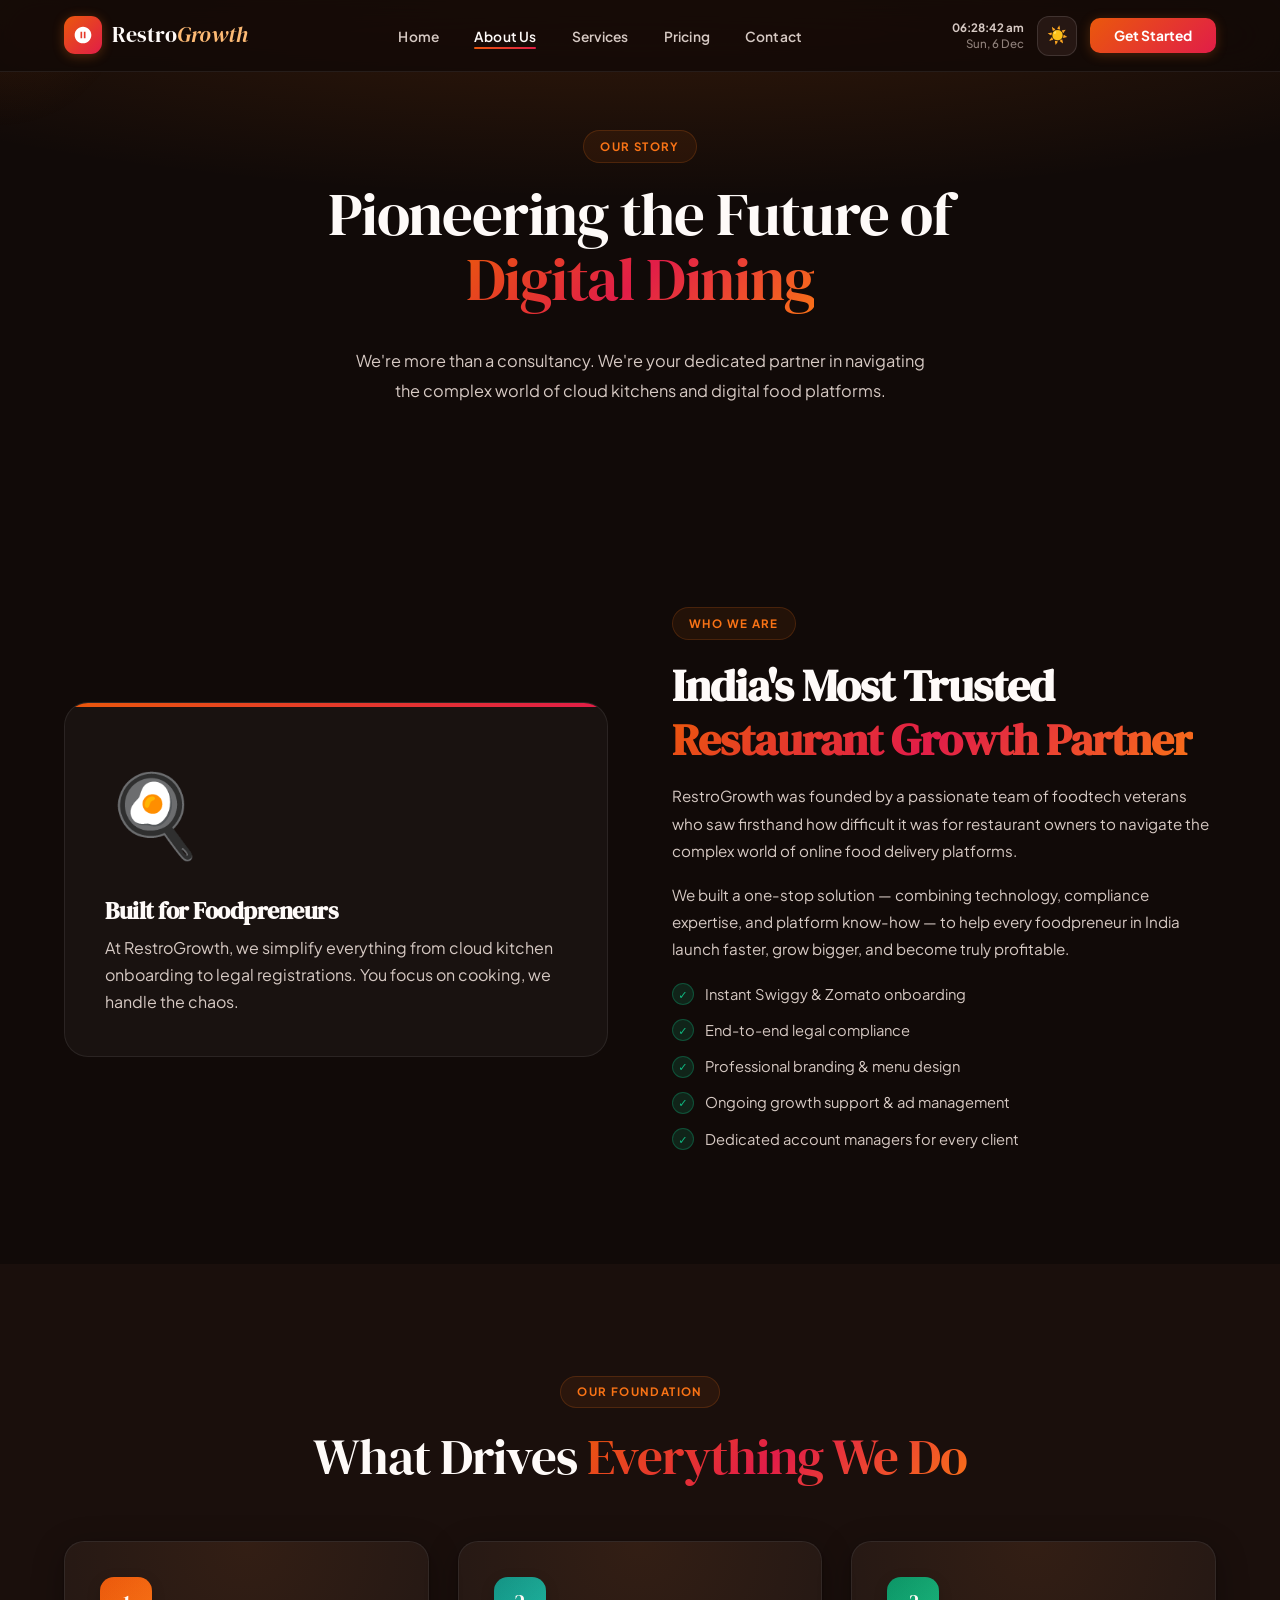
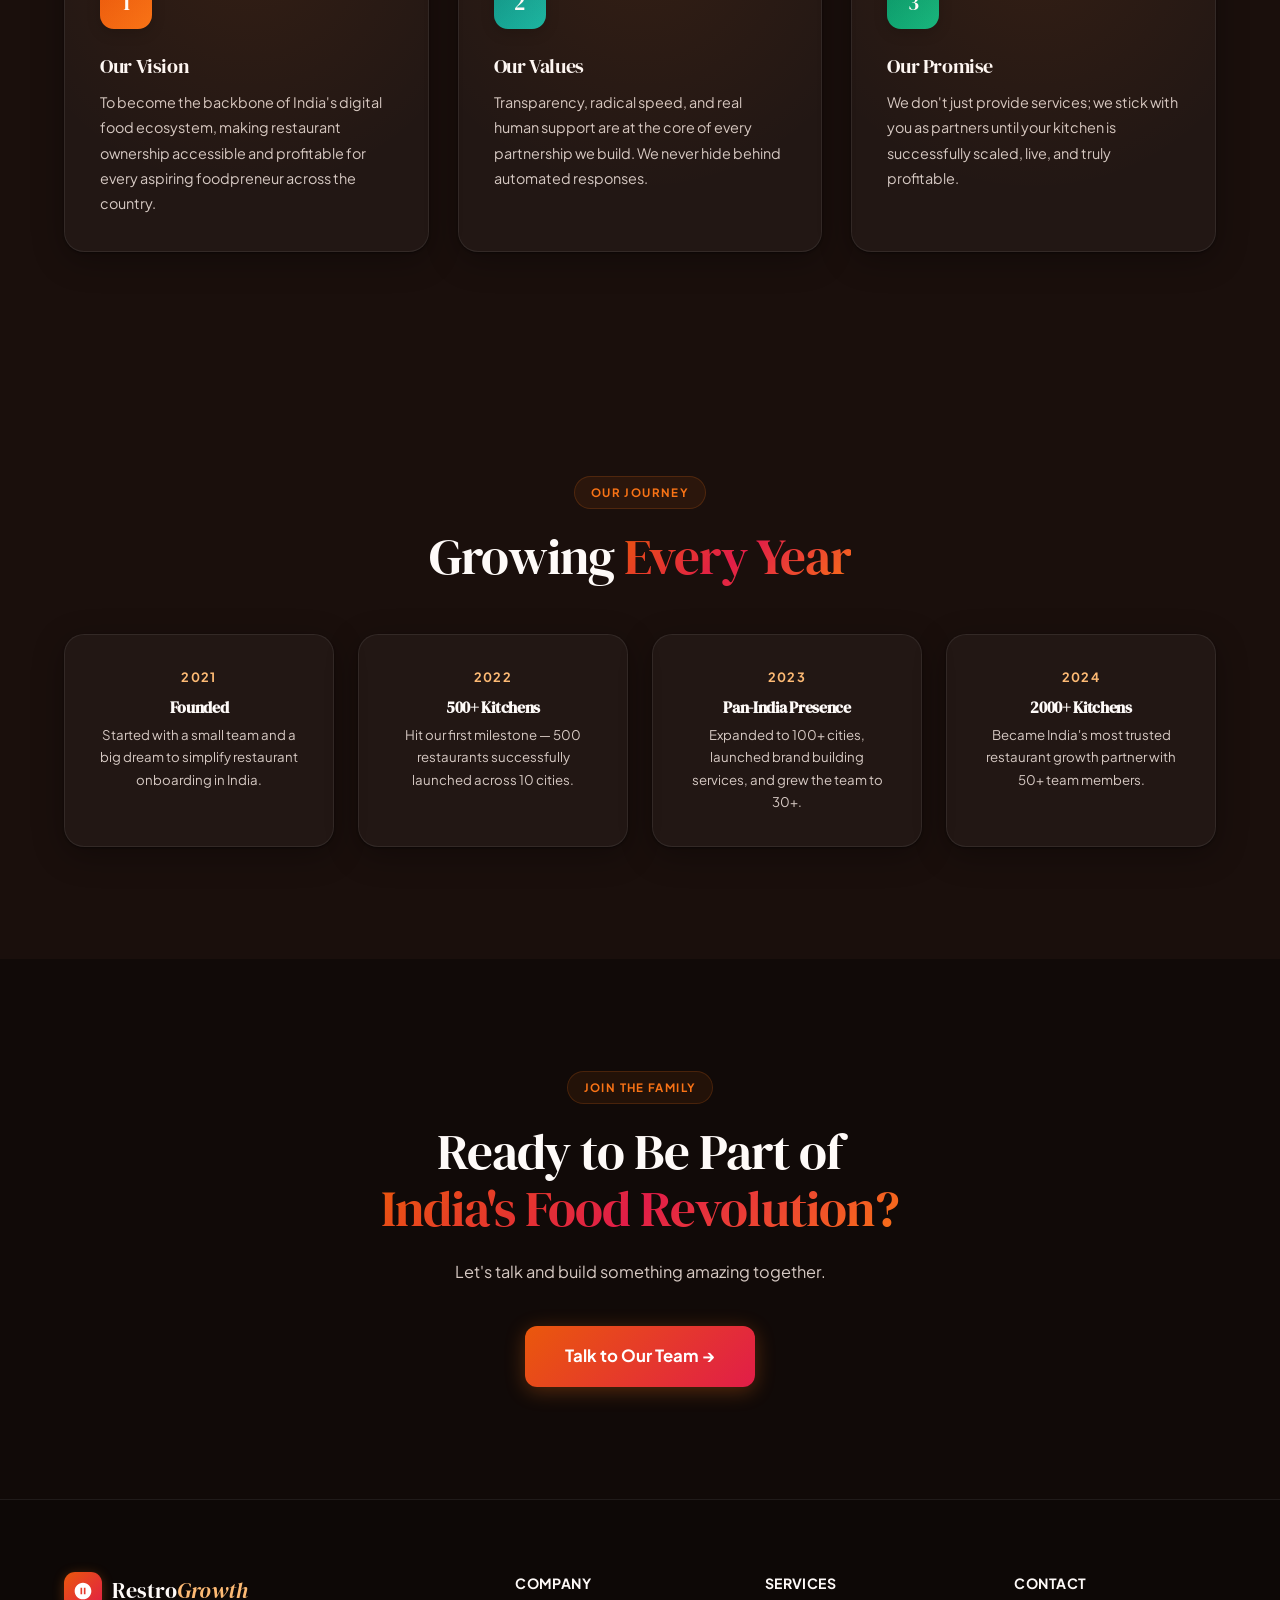
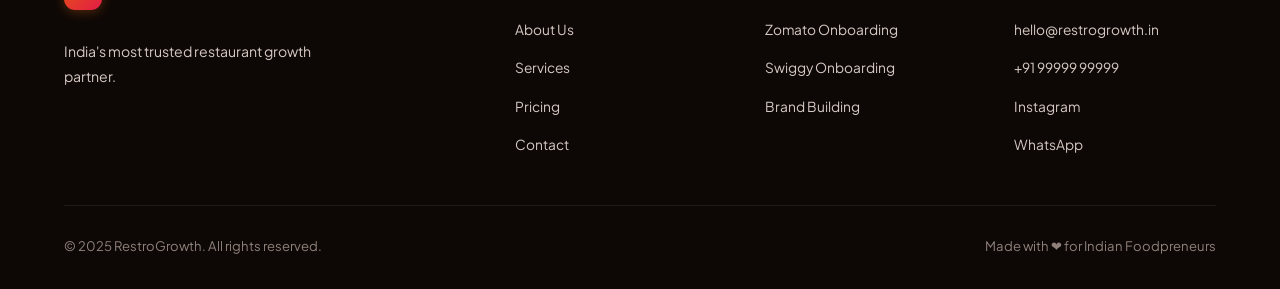
==== about.html @ d1fc5498 "Initial commit" ====
<!doctype html>
<html lang="en">
  <head>
    <meta charset="UTF-8" />
    <script>
      (function () {
        var t = localStorage.getItem("rg-theme") || "dark";
        document.documentElement.setAttribute("data-theme", t);
      })();
    </script>
    <meta name="viewport" content="width=device-width, initial-scale=1.0" />
    <title>About Us – RestroGrowth</title>
    <meta
      name="description"
      content="Learn about RestroGrowth – India's most trusted restaurant growth partner helping foodpreneurs launch and scale on Zomato and Swiggy."
    />
    <link rel="stylesheet" href="css/style.css" />
    <style>
      .about-hero {
        min-height: 55vh;
        display: flex;
        flex-direction: column;
        align-items: center;
        justify-content: center;
        text-align: center;
        padding: 120px 5% 5rem;
        background: radial-gradient(
          ellipse 80% 50% at 50% -10%,
          rgba(249, 115, 22, 0.18),
          transparent
        );
      }
      .about-split {
        display: grid;
        grid-template-columns: 1fr 1fr;
        gap: 4rem;
        align-items: center;
      }
      @media (max-width: 768px) {
        .about-split {
          grid-template-columns: 1fr;
          gap: 2rem;
        }
      }
      .about-visual {
        position: relative;
      }
      .about-img-card {
        background: var(--bg-card);
        border: 1px solid var(--border);
        border-radius: 24px;
        padding: 2.5rem;
        position: relative;
        overflow: hidden;
      }
      .about-img-card::before {
        content: "";
        position: absolute;
        top: 0;
        left: 0;
        right: 0;
        height: 4px;
        background: var(--gradient);
      }
      .big-icon {
        font-size: 5rem;
        margin-bottom: 1rem;
        display: block;
      }
      .about-img-card h3 {
        font-size: 1.5rem;
        font-weight: 800;
        margin-bottom: 0.5rem;
      }
      .about-img-card p {
        color: var(--text-secondary);
        line-height: 1.7;
      }
      .floating-badge {
        position: absolute;
        bottom: -16px;
        right: -16px;
        background: var(--gradient);
        border-radius: 16px;
        padding: 1rem 1.2rem;
        text-align: center;
        box-shadow: 0 8px 24px rgba(249, 115, 22, 0.4);
      }
      .floating-badge .num {
        font-size: 1.8rem;
        font-weight: 900;
        display: block;
      }
      .floating-badge .lbl {
        font-size: 0.7rem;
        font-weight: 600;
        text-transform: uppercase;
        letter-spacing: 0.08em;
        opacity: 0.85;
      }
      .about-text h2 {
        font-size: clamp(1.8rem, 3.5vw, 2.8rem);
        font-weight: 800;
        line-height: 1.2;
        margin-bottom: 1rem;
      }
      .about-text p {
        color: var(--text-secondary);
        line-height: 1.8;
        margin-bottom: 1rem;
        font-size: 0.95rem;
      }
      .check-list {
        list-style: none;
        margin-top: 1.2rem;
        display: flex;
        flex-direction: column;
        gap: 0.7rem;
      }
      .check-list li {
        display: flex;
        align-items: center;
        gap: 0.7rem;
        font-size: 0.92rem;
        color: var(--text-secondary);
      }
      .check-list li .chk {
        width: 22px;
        height: 22px;
        border-radius: 50%;
        background: rgba(16, 185, 129, 0.15);
        border: 1px solid rgba(16, 185, 129, 0.3);
        display: flex;
        align-items: center;
        justify-content: center;
        color: #10b981;
        font-size: 0.7rem;
        font-weight: 700;
        flex-shrink: 0;
      }
      .team-grid {
        display: grid;
        grid-template-columns: repeat(auto-fit, minmax(220px, 1fr));
        gap: 1.5rem;
        margin-top: 3rem;
      }
      .team-card {
        background: var(--bg-card);
        border: 1px solid var(--border);
        border-radius: 20px;
        padding: 2rem;
        text-align: center;
        transition: all 0.3s;
      }
      .team-card:hover {
        border-color: rgba(249, 115, 22, 0.3);
        transform: translateY(-4px);
      }
      .team-avatar {
        width: 72px;
        height: 72px;
        border-radius: 50%;
        margin: 0 auto 1rem;
        display: flex;
        align-items: center;
        justify-content: center;
        font-size: 1.8rem;
        font-weight: 800;
      }
      .team-card h3 {
        font-size: 1rem;
        font-weight: 700;
        margin-bottom: 0.3rem;
      }
      .team-card .role {
        font-size: 0.82rem;
        color: var(--accent-2);
        font-weight: 600;
        margin-bottom: 0.5rem;
      }
      .team-card p {
        font-size: 0.83rem;
        color: var(--text-secondary);
        line-height: 1.6;
      }
      .milestone-grid {
        display: grid;
        grid-template-columns: repeat(auto-fit, minmax(200px, 1fr));
        gap: 1.5rem;
        margin-top: 3rem;
      }
      .milestone {
        background: var(--bg-card);
        border: 1px solid var(--border);
        border-radius: 20px;
        padding: 2rem;
        text-align: center;
      }
      .milestone .yr {
        font-size: 0.8rem;
        font-weight: 700;
        text-transform: uppercase;
        letter-spacing: 0.1em;
        color: var(--accent-2);
        margin-bottom: 0.5rem;
      }
      .milestone h3 {
        font-size: 1rem;
        font-weight: 700;
        margin-bottom: 0.4rem;
      }
      .milestone p {
        font-size: 0.83rem;
        color: var(--text-secondary);
      }
    </style>
  </head>
  <body>
    <div class="scroll-progress"></div>
    <div class="cursor-glow"></div>

    <nav class="navbar" id="navbar">
      <a href="index.html" class="nav-logo">
        <div class="nav-logo-icon">
          <svg viewBox="0 0 24 24" xmlns="http://www.w3.org/2000/svg">
            <path
              d="M12 2C6.48 2 2 6.48 2 12s4.48 10 10 10 10-4.48 10-10S17.52 2 12 2zm-1 14H9V8h2v8zm4 0h-2V8h2v8z"
            />
          </svg>
        </div>
        <span class="nav-logo-text">Restro<span>Growth</span></span>
      </a>
      <ul class="nav-links">
        <li><a href="index.html">Home</a></li>
        <li><a href="about.html" class="active">About Us</a></li>
        <li><a href="services.html">Services</a></li>
        <li><a href="pricing.html">Pricing</a></li>
        <li><a href="contact.html">Contact</a></li>
      </ul>
      <div class="nav-actions">
        <div class="nav-time" id="nav-clock"></div>
        <button
          class="theme-toggle"
          id="themeToggle"
          onclick="toggleTheme()"
          aria-label="Toggle theme"
          title="Toggle theme"
        >
          <span class="toggle-icon">☀️</span>
        </button>
        <button class="btn-login">Get Started</button>
        <div class="hamburger" id="hamburger">
          <span></span><span></span><span></span>
        </div>
      </div>
    </nav>

    <!-- HERO -->
    <div class="about-hero">
      <div class="section-badge">Our Story</div>
      <h1 class="section-title" style="font-size: clamp(2.2rem, 5vw, 3.8rem)">
        Pioneering the Future of<br /><span class="gradient-text"
          >Digital Dining</span
        >
      </h1>
      <p class="section-sub" style="margin-top: 1rem">
        We're more than a consultancy. We're your dedicated partner in
        navigating the complex world of cloud kitchens and digital food
        platforms.
      </p>
    </div>

    <!-- ABOUT SPLIT -->
    <section>
      <div class="about-split">
        <div class="about-visual">
          <div class="about-img-card">
            <span class="big-icon">🍳</span>
            <h3>Built for Foodpreneurs</h3>
            <p>
              At RestroGrowth, we simplify everything from cloud kitchen
              onboarding to legal registrations. You focus on cooking, we handle
              the chaos.
            </p>
          </div>
        </div>
        <div class="about-text">
          <div class="section-badge">Who We Are</div>
          <h2>
            India's Most Trusted
            <span class="gradient-text">Restaurant Growth Partner</span>
          </h2>
          <p>
            RestroGrowth was founded by a passionate team of foodtech veterans
            who saw firsthand how difficult it was for restaurant owners to
            navigate the complex world of online food delivery platforms.
          </p>
          <p>
            We built a one-stop solution — combining technology, compliance
            expertise, and platform know-how — to help every foodpreneur in
            India launch faster, grow bigger, and become truly profitable.
          </p>
          <ul class="check-list">
            <li>
              <span class="chk">✓</span> Instant Swiggy & Zomato onboarding
            </li>
            <li>
              <span class="chk">✓</span> End-to-end legal compliance
            </li>
            <li>
              <span class="chk">✓</span> Professional branding & menu design
            </li>
            <li>
              <span class="chk">✓</span> Ongoing growth support & ad management
            </li>
            <li>
              <span class="chk">✓</span> Dedicated account managers for every
              client
            </li>
          </ul>
        </div>
      </div>
    </section>

    <!-- VISION VALUES PROMISE -->
    <section style="background: var(--bg-secondary)">
      <div class="text-center">
        <div class="section-badge">Our Foundation</div>
        <h2 class="section-title">
          What Drives <span class="gradient-text">Everything We Do</span>
        </h2>
      </div>
      <div class="cards-grid">
        <div class="card">
          <div class="card-num blue">1</div>
          <h3>Our Vision</h3>
          <p>
            To become the backbone of India's digital food ecosystem, making
            restaurant ownership accessible and profitable for every aspiring
            foodpreneur across the country.
          </p>
        </div>
        <div class="card">
          <div class="card-num teal">2</div>
          <h3>Our Values</h3>
          <p>
            Transparency, radical speed, and real human support are at the core
            of every partnership we build. We never hide behind automated
            responses.
          </p>
        </div>
        <div class="card">
          <div class="card-num green">3</div>
          <h3>Our Promise</h3>
          <p>
            We don't just provide services; we stick with you as partners until
            your kitchen is successfully scaled, live, and truly profitable.
          </p>
        </div>
      </div>
    </section>


    <!-- MILESTONES -->
    <section style="background: var(--bg-secondary)">
      <div class="text-center">
        <div class="section-badge">Our Journey</div>
        <h2 class="section-title">
          Growing <span class="gradient-text">Every Year</span>
        </h2>
      </div>
      <div class="milestone-grid">
        <div class="milestone">
          <div class="yr">2021</div>
          <h3>Founded</h3>
          <p>
            Started with a small team and a big dream to simplify restaurant
            onboarding in India.
          </p>
        </div>
        <div class="milestone">
          <div class="yr">2022</div>
          <h3>500+ Kitchens</h3>
          <p>
            Hit our first milestone — 500 restaurants successfully launched
            across 10 cities.
          </p>
        </div>
        <div class="milestone">
          <div class="yr">2023</div>
          <h3>Pan-India Presence</h3>
          <p>
            Expanded to 100+ cities, launched brand building services, and grew
            the team to 30+.
          </p>
        </div>
        <div class="milestone">
          <div class="yr">2024</div>
          <h3>2000+ Kitchens</h3>
          <p>
            Became India's most trusted restaurant growth partner with 50+ team
            members.
          </p>
        </div>
      </div>
    </section>


    <!-- CTA -->
    <section class="cta-section">
      <div class="section-badge">Join the Family</div>
      <h2>
        Ready to Be Part of<br /><span class="gradient-text"
          >India's Food Revolution?</span
        >
      </h2>
      <p class="section-sub" style="margin: 0 auto 2.5rem">
        Let's talk and build something amazing together.
      </p>
      <a
        href="contact.html"
        class="btn-primary"
        style="font-size: 1.05rem; padding: 1rem 2.5rem"
        >Talk to Our Team →</a
      >
    </section>

    <footer>
      <div class="footer-grid">
        <div class="footer-brand">
          <a
            href="index.html"
            class="nav-logo"
            style="margin-bottom: 0.8rem; display: inline-flex"
          >
            <div class="nav-logo-icon">
              <svg
                viewBox="0 0 24 24"
                xmlns="http://www.w3.org/2000/svg"
                style="width: 20px; height: 20px; fill: white"
              >
                <path
                  d="M12 2C6.48 2 2 6.48 2 12s4.48 10 10 10 10-4.48 10-10S17.52 2 12 2zm-1 14H9V8h2v8zm4 0h-2V8h2v8z"
                />
              </svg>
            </div>
            <span class="nav-logo-text">Restro<span>Growth</span></span>
          </a>
          <p>India's most trusted restaurant growth partner.</p>
        </div>
        <div class="footer-col">
          <h4>Company</h4>
          <ul>
            <li><a href="about.html">About Us</a></li>
            <li><a href="services.html">Services</a></li>
            <li><a href="pricing.html">Pricing</a></li>
            <li><a href="contact.html">Contact</a></li>
          </ul>
        </div>
        <div class="footer-col">
          <h4>Services</h4>
          <ul>
            <li><a href="services.html">Zomato Onboarding</a></li>
            <li><a href="services.html">Swiggy Onboarding</a></li>
            <li><a href="services.html">Brand Building</a></li>
          </ul>
        </div>
        <div class="footer-col">
          <h4>Contact</h4>
          <ul>
            <li>
              <a href="mailto:hello@restrogrowth.in">hello@restrogrowth.in</a>
            </li>
            <li><a href="tel:+919999999999">+91 99999 99999</a></li>
            <li><a href="#">Instagram</a></li>
            <li><a href="#">WhatsApp</a></li>
          </ul>
        </div>
      </div>
      <div class="footer-bottom">
        <p>© 2025 RestroGrowth. All rights reserved.</p>
        <p>Made with ❤️ for Indian Foodpreneurs</p>
      </div>
    </footer>

    <script src="js/main.js"></script>
  </body>
</html>
---- css/style.css ----
@import url("https://fonts.googleapis.com/css2?family=DM+Serif+Display:ital@0;1&family=Plus+Jakarta+Sans:wght@300;400;500;600;700;800&display=swap");

*,
*::before,
*::after {
  box-sizing: border-box;
  margin: 0;
  padding: 0;
}

/* ═══ DARK (default) ═══════════════════════ */
:root {
  --bg-primary: #110a08;
  --bg-secondary: #1a0f0c;
  --bg-card: rgba(255, 255, 255, 0.035);
  --bg-card-hover: rgba(255, 255, 255, 0.07);
  --accent: #f97316;
  --accent-2: #fdba74;
  --accent-green: #34d399;
  --text-primary: #fefaf8;
  --text-secondary: #d6c9c3;
  --text-muted: #8f807a;
  --border: rgba(255, 255, 255, 0.08);
  --gradient: linear-gradient(135deg, #ea580c, #e11d48);
  --gradient-hero: linear-gradient(
    135deg,
    #ea580c 0%,
    #e11d48 50%,
    #f97316 100%
  );
  --shadow-card: 0 1px 2px rgba(0, 0, 0, 0.4), 0 8px 32px rgba(0, 0, 0, 0.3);
  --shadow-glow: 0 0 60px rgba(249, 115, 22, 0.12);
  --navbar-bg: rgba(17, 10, 8, 0.85);
  --navbar-scroll: rgba(17, 10, 8, 0.97);
  --input-bg: rgba(255, 255, 255, 0.04);
  --footer-bg: #0d0806;
  --toggle-bg: #261713;
  --toggle-border: rgba(255, 255, 255, 0.12);
  --card-glow: rgba(249, 115, 22, 0.08);
}

/* ═══ LIGHT ════════════════════════════════ */
[data-theme="light"] {
  --bg-primary: #fffcf9;
  --bg-secondary: #f6eee9;
  --bg-card: rgba(255, 255, 255, 0.9);
  --bg-card-hover: #ffffff;
  --accent: #ea580c;
  --accent-2: #f97316;
  --accent-green: #059669;
  --text-primary: #291e1a;
  --text-secondary: #594a45;
  --text-muted: #8a7b75;
  --border: rgba(0, 0, 0, 0.08);
  --shadow-card:
    0 1px 3px rgba(0, 0, 0, 0.06), 0 8px 24px rgba(234, 88, 12, 0.08);
  --shadow-glow: none;
  --navbar-bg: rgba(255, 252, 249, 0.85);
  --navbar-scroll: rgba(255, 252, 249, 0.98);
  --input-bg: rgba(0, 0, 0, 0.03);
  --footer-bg: #f6eee9;
  --toggle-bg: #fce7de;
  --toggle-border: rgba(234, 88, 12, 0.2);
  --card-glow: rgba(234, 88, 12, 0.04);
}

html {
  scroll-behavior: smooth;
}
body {
  font-family: "Plus Jakarta Sans", system-ui, sans-serif;
  background: var(--bg-primary);
  color: var(--text-primary);
  overflow-x: hidden;
  line-height: 1.7;
  transition:
    background 0.4s,
    color 0.3s;
}

/* smooth theme transition on elements */
.navbar,
.card,
.testimonial,
.stat,
.service-card,
.pricing-card,
.addon,
.form-card,
.team-card,
.milestone,
.why-item,
.service-item,
footer,
.section-badge,
.hero-badge,
.btn-primary,
.btn-outline,
.btn-login {
  transition: all 0.35s ease;
}

/* ═══ TYPOGRAPHY ═══════════════════════════ */
h1,
h2,
h3 {
  font-family: "DM Serif Display", Georgia, serif;
  font-weight: 400;
  letter-spacing: -0.02em;
}
h1 {
  font-size: clamp(2.8rem, 6vw, 5.2rem);
  line-height: 1.06;
}
h2 {
  font-size: clamp(2rem, 4vw, 3.2rem);
  line-height: 1.12;
}
h3 {
  font-size: 1.25rem;
  line-height: 1.3;
}
.gradient-text {
  background: var(--gradient-hero);
  -webkit-background-clip: text;
  -webkit-text-fill-color: transparent;
  background-clip: text;
}

/* ═══ DECORATIVE ORBS ══════════════════════ */
.orb {
  position: absolute;
  border-radius: 50%;
  filter: blur(80px);
  pointer-events: none;
  z-index: 0;
}
.orb-1 {
  width: 500px;
  height: 500px;
  background: rgba(249, 115, 22, 0.08);
  top: -200px;
  left: -100px;
}
.orb-2 {
  width: 400px;
  height: 400px;
  background: rgba(225, 29, 72, 0.06);
  bottom: -150px;
  right: -80px;
}
[data-theme="light"] .orb-1 {
  background: rgba(249, 115, 22, 0.06);
}
[data-theme="light"] .orb-2 {
  background: rgba(225, 29, 72, 0.04);
}

/* ═══ NAVBAR ═══════════════════════════════ */
.navbar {
  position: fixed;
  top: 0;
  width: 100%;
  z-index: 1000;
  background: var(--navbar-bg);
  backdrop-filter: blur(24px) saturate(180%);
  -webkit-backdrop-filter: blur(24px) saturate(180%);
  border-bottom: 1px solid var(--border);
  padding: 0 5%;
  display: flex;
  align-items: center;
  justify-content: space-between;
  height: 72px;
}
.navbar.scrolled {
  background: var(--navbar-scroll);
  box-shadow: 0 4px 30px rgba(0, 0, 0, 0.08);
}

.nav-logo {
  display: flex;
  align-items: center;
  gap: 10px;
  text-decoration: none;
}
.nav-logo-icon {
  width: 38px;
  height: 38px;
  background: var(--gradient);
  border-radius: 11px;
  display: flex;
  align-items: center;
  justify-content: center;
  box-shadow: 0 2px 12px rgba(249, 115, 22, 0.3);
}
.nav-logo-icon svg {
  width: 20px;
  height: 20px;
  fill: #fff;
}
.nav-logo-text {
  font-family: "DM Serif Display", serif;
  font-size: 1.4rem;
  color: var(--text-primary);
}
.nav-logo-text span {
  color: var(--accent-2);
  font-style: italic;
}

.nav-links {
  display: flex;
  gap: 2.2rem;
  list-style: none;
}
.nav-links a {
  color: var(--text-secondary);
  text-decoration: none;
  font-size: 0.86rem;
  font-weight: 600;
  letter-spacing: 0.01em;
  position: relative;
  padding-bottom: 2px;
}
.nav-links a::after {
  content: "";
  position: absolute;
  bottom: -2px;
  left: 0;
  width: 0;
  height: 2px;
  background: var(--gradient);
  border-radius: 2px;
  transition: width 0.3s;
}
.nav-links a:hover::after,
.nav-links a.active::after {
  width: 100%;
}
.nav-links a:hover,
.nav-links a.active {
  color: var(--text-primary);
}

.nav-actions {
  display: flex;
  align-items: center;
  gap: 0.8rem;
}
.btn-login {
  background: var(--gradient);
  color: #fff;
  border: none;
  padding: 0.55rem 1.5rem;
  border-radius: 10px;
  font-size: 0.86rem;
  font-weight: 700;
  font-family: "Plus Jakarta Sans", sans-serif;
  cursor: pointer;
  box-shadow: 0 2px 12px rgba(249, 115, 22, 0.25);
}
.btn-login:hover {
  transform: translateY(-1px);
  box-shadow: 0 6px 20px rgba(249, 115, 22, 0.35);
}

.theme-toggle {
  width: 40px;
  height: 40px;
  border-radius: 12px;
  background: var(--toggle-bg);
  border: 1px solid var(--toggle-border);
  cursor: pointer;
  display: flex;
  align-items: center;
  justify-content: center;
  font-size: 1.05rem;
  flex-shrink: 0;
}
.theme-toggle:hover {
  border-color: var(--accent);
  box-shadow: 0 0 16px rgba(249, 115, 22, 0.15);
}
.theme-toggle:hover .toggle-icon {
  transform: rotate(25deg) scale(1.15);
}
.toggle-icon {
  transition: transform 0.4s cubic-bezier(0.34, 1.56, 0.64, 1);
  display: block;
}

.nav-time {
  font-size: 0.72rem;
  color: var(--text-muted);
  text-align: right;
  line-height: 1.35;
  font-weight: 500;
}
.nav-time strong {
  display: block;
  font-weight: 700;
  color: var(--text-secondary);
}

.hamburger {
  display: none;
  flex-direction: column;
  gap: 5px;
  cursor: pointer;
  padding: 4px;
}
.hamburger span {
  width: 22px;
  height: 2px;
  background: var(--text-primary);
  border-radius: 2px;
  transition: 0.3s;
}

/* ═══ HERO ═════════════════════════════════ */
.hero {
  min-height: 100vh;
  padding-top: 72px;
  display: flex;
  flex-direction: column;
  align-items: center;
  justify-content: center;
  text-align: center;
  padding-left: 5%;
  padding-right: 5%;
  position: relative;
  overflow: hidden;
}
.hero::before {
  content: "";
  position: absolute;
  inset: 0;
  pointer-events: none;
  background:
    radial-gradient(
      ellipse 60% 40% at 50% 0%,
      rgba(249, 115, 22, 0.14),
      transparent 70%
    ),
    radial-gradient(
      circle at 20% 80%,
      rgba(225, 29, 72, 0.06),
      transparent 50%
    ),
    radial-gradient(
      circle at 80% 60%,
      rgba(249, 115, 22, 0.04),
      transparent 50%
    );
}
[data-theme="light"] .hero::before {
  background:
    radial-gradient(
      ellipse 60% 40% at 50% 0%,
      rgba(249, 115, 22, 0.08),
      transparent 70%
    ),
    radial-gradient(circle at 20% 80%, rgba(225, 29, 72, 0.04), transparent 50%);
}

.hero-badge {
  display: inline-flex;
  align-items: center;
  gap: 0.5rem;
  background: rgba(249, 115, 22, 0.1);
  border: 1px solid rgba(249, 115, 22, 0.2);
  color: var(--accent-2);
  padding: 0.4rem 1.2rem;
  border-radius: 50px;
  font-size: 0.76rem;
  font-weight: 700;
  letter-spacing: 0.12em;
  text-transform: uppercase;
  margin-bottom: 2rem;
  backdrop-filter: blur(8px);
}
[data-theme="light"] .hero-badge {
  background: rgba(249, 115, 22, 0.06);
  color: var(--accent);
}

.hero h1 {
  max-width: 900px;
  margin-bottom: 1.8rem;
  position: relative;
  z-index: 1;
}
.hero p {
  font-size: 1.1rem;
  color: var(--text-secondary);
  max-width: 600px;
  margin-bottom: 3rem;
  line-height: 1.8;
  position: relative;
  z-index: 1;
}
.hero-btns {
  display: flex;
  gap: 1rem;
  flex-wrap: wrap;
  justify-content: center;
  position: relative;
  z-index: 1;
}

.btn-primary {
  background: var(--gradient);
  color: #fff;
  border: none;
  padding: 0.9rem 2.4rem;
  border-radius: 12px;
  font-size: 0.95rem;
  font-weight: 700;
  font-family: "Plus Jakarta Sans", sans-serif;
  cursor: pointer;
  text-decoration: none;
  display: inline-flex;
  align-items: center;
  gap: 0.5rem;
  box-shadow: 0 4px 20px rgba(249, 115, 22, 0.3);
}
.btn-primary:hover {
  transform: translateY(-2px);
  box-shadow: 0 8px 36px rgba(249, 115, 22, 0.45);
}

.btn-outline {
  background: transparent;
  color: var(--text-primary);
  border: 1.5px solid var(--border);
  padding: 0.9rem 2.4rem;
  border-radius: 12px;
  font-size: 0.95rem;
  font-weight: 700;
  font-family: "Plus Jakarta Sans", sans-serif;
  cursor: pointer;
  text-decoration: none;
  backdrop-filter: blur(4px);
}
.btn-outline:hover {
  border-color: var(--accent);
  background: rgba(249, 115, 22, 0.05);
}

/* ═══ SECTIONS ═════════════════════════════ */
section {
  padding: 7rem 5%;
  position: relative;
}

.section-badge {
  display: inline-block;
  background: rgba(249, 115, 22, 0.08);
  border: 1px solid rgba(249, 115, 22, 0.18);
  color: var(--accent);
  padding: 0.35rem 1rem;
  border-radius: 50px;
  font-size: 0.72rem;
  font-weight: 700;
  letter-spacing: 0.12em;
  text-transform: uppercase;
  margin-bottom: 1.2rem;
}
.section-title {
  margin-bottom: 1.2rem;
}
.section-sub {
  color: var(--text-secondary);
  font-size: 1.02rem;
  max-width: 580px;
  margin: 0 auto;
  line-height: 1.8;
}
.text-center {
  text-align: center;
}

/* ═══ GLASS CARD SYSTEM ════════════════════ */
.card,
.service-card,
.pricing-card,
.testimonial,
.team-card,
.milestone,
.addon,
.why-item,
.service-item {
  background: var(--bg-card);
  border: 1px solid var(--border);
  border-radius: 20px;
  box-shadow: var(--shadow-card);
  position: relative;
  overflow: hidden;
}
.card::before,
.service-card::before,
.testimonial::before,
.team-card::before {
  content: "";
  position: absolute;
  inset: 0;
  background: radial-gradient(
    circle at 50% 0%,
    var(--card-glow),
    transparent 70%
  );
  pointer-events: none;
}
.card:hover,
.service-card:hover,
.testimonial:hover,
.team-card:hover,
.milestone:hover,
.addon:hover,
.why-item:hover {
  background: var(--bg-card-hover);
  border-color: rgba(249, 115, 22, 0.2);
  transform: translateY(-6px);
  box-shadow: var(--shadow-card), var(--shadow-glow);
}

/* ═══ CARDS GRID ═══════════════════════════ */
.cards-grid {
  display: grid;
  grid-template-columns: repeat(auto-fit, minmax(280px, 1fr));
  gap: 1.8rem;
  margin-top: 3.5rem;
}
.card {
  padding: 2.2rem;
  transition: all 0.4s cubic-bezier(0.4, 0, 0.2, 1);
}
.card-num {
  width: 52px;
  height: 52px;
  border-radius: 14px;
  display: flex;
  align-items: center;
  justify-content: center;
  font-family: "DM Serif Display", serif;
  font-size: 1.3rem;
  margin-bottom: 1.5rem;
  color: #fff;
  box-shadow: 0 4px 14px rgba(0, 0, 0, 0.2);
}
.card-num.blue {
  background: linear-gradient(135deg, #ea580c, #f97316);
}
.card-num.teal {
  background: linear-gradient(135deg, #0d9488, #14b8a6);
}
.card-num.green {
  background: linear-gradient(135deg, #059669, #10b981);
}
.card h3 {
  margin-bottom: 0.7rem;
}
.card p {
  font-size: 0.9rem;
  color: var(--text-secondary);
  line-height: 1.75;
}

/* ═══ SLIDER ═══════════════════════════════ */
.services-slider-section {
  background: var(--bg-secondary);
  padding: 4rem 0;
  overflow: hidden;
}
.slider-wrap {
  position: relative;
  overflow: hidden;
}
.slider-track {
  display: flex;
  transition: transform 0.55s cubic-bezier(0.4, 0, 0.2, 1);
}
.slide {
  min-width: 100%;
  padding: 4rem 8%;
  display: flex;
  align-items: center;
  gap: 4rem;
  background: var(--gradient-hero);
  position: relative;
  overflow: hidden;
}
.slide::before {
  content: "";
  position: absolute;
  inset: 0;
  background: url("data:image/svg+xml,%3Csvg width='40' height='40' viewBox='0 0 40 40' xmlns='http://www.w3.org/2000/svg'%3E%3Cg fill='%23ffffff' fill-opacity='.04'%3E%3Ccircle cx='20' cy='20' r='4'/%3E%3C/g%3E%3C/svg%3E");
  pointer-events: none;
}
.slide-left {
  flex: 1;
  position: relative;
  z-index: 1;
}
.slide-badge {
  font-size: 0.72rem;
  font-weight: 700;
  text-transform: uppercase;
  letter-spacing: 0.14em;
  color: rgba(255, 255, 255, 0.65);
  margin-bottom: 1rem;
}
.slide-platform {
  width: 72px;
  height: 72px;
  border-radius: 20px;
  background: rgba(255, 255, 255, 0.12);
  backdrop-filter: blur(8px);
  display: flex;
  align-items: center;
  justify-content: center;
  margin-bottom: 1.5rem;
  font-size: 2rem;
  border: 1px solid rgba(255, 255, 255, 0.15);
}
.slide h2 {
  font-size: clamp(2rem, 4vw, 3rem);
  color: #fff;
  margin-bottom: 0.5rem;
}
.slide h3 {
  font-size: 1rem;
  font-style: italic;
  color: rgba(255, 255, 255, 0.75);
  margin-bottom: 1.2rem;
  font-family: "DM Serif Display", serif;
}
.slide p {
  color: rgba(255, 255, 255, 0.82);
  max-width: 420px;
  margin-bottom: 2rem;
  line-height: 1.8;
}
.btn-white {
  background: #fff;
  color: #1e1b4b;
  border: none;
  padding: 0.75rem 2rem;
  border-radius: 11px;
  font-weight: 700;
  font-size: 0.9rem;
  cursor: pointer;
  font-family: "Plus Jakarta Sans", sans-serif;
  text-decoration: none;
  display: inline-block;
  box-shadow: 0 4px 16px rgba(0, 0, 0, 0.15);
}
.btn-white:hover {
  transform: translateY(-2px);
  box-shadow: 0 8px 28px rgba(0, 0, 0, 0.25);
}
.slide-right {
  width: 260px;
  flex-shrink: 0;
  position: relative;
  z-index: 1;
}
.slide-card {
  background: rgba(0, 0, 0, 0.3);
  backdrop-filter: blur(16px);
  border: 1.5px solid rgba(255, 255, 255, 0.15);
  border-radius: 20px;
  padding: 2rem;
}
.slide-card-label {
  font-size: 0.66rem;
  text-transform: uppercase;
  letter-spacing: 0.14em;
  color: rgba(255, 255, 255, 0.45);
  margin-bottom: 0.8rem;
}
.slide-card h3 {
  font-size: 1.5rem;
  color: #fff;
  margin-bottom: 0.4rem;
}
.slide-card p {
  font-size: 0.88rem;
  font-style: italic;
  color: rgba(255, 255, 255, 0.55);
  font-family: "DM Serif Display", serif;
}

.slider-btn {
  position: absolute;
  top: 50%;
  transform: translateY(-50%);
  width: 48px;
  height: 48px;
  background: rgba(255, 255, 255, 0.1);
  backdrop-filter: blur(8px);
  border: 1px solid rgba(255, 255, 255, 0.18);
  border-radius: 50%;
  cursor: pointer;
  display: flex;
  align-items: center;
  justify-content: center;
  color: #fff;
  font-size: 1.2rem;
  z-index: 10;
}
.slider-btn:hover {
  background: rgba(255, 255, 255, 0.22);
}
.slider-btn.prev {
  left: 1.5rem;
}
.slider-btn.next {
  right: 1.5rem;
}
.slider-dots {
  display: flex;
  justify-content: center;
  gap: 0.5rem;
  margin-top: 1.8rem;
}
.dot {
  width: 8px;
  height: 8px;
  border-radius: 50%;
  background: var(--border);
  border: none;
  cursor: pointer;
  transition: 0.3s;
}
.dot.active {
  width: 28px;
  border-radius: 4px;
  background: var(--accent);
}

/* ═══ IMPACT ═══════════════════════════════ */
.impact-section {
  background: var(--gradient-hero);
  border-radius: 28px;
  margin: 0 5%;
  padding: 5rem 8%;
  text-align: center;
  position: relative;
  overflow: hidden;
}
.impact-section::before {
  content: "";
  position: absolute;
  inset: 0;
  background: url("data:image/svg+xml,%3Csvg width='40' height='40' viewBox='0 0 40 40' xmlns='http://www.w3.org/2000/svg'%3E%3Cg fill='%23ffffff' fill-opacity='.03'%3E%3Ccircle cx='20' cy='20' r='4'/%3E%3C/g%3E%3C/svg%3E");
  pointer-events: none;
}
.impact-section h2 {
  color: #fff;
  position: relative;
  z-index: 1;
}
.impact-section > p {
  color: rgba(255, 255, 255, 0.78);
  max-width: 560px;
  margin: 0 auto 3.5rem;
  position: relative;
  z-index: 1;
}
.stats-grid {
  display: grid;
  grid-template-columns: repeat(auto-fit, minmax(160px, 1fr));
  gap: 1.5rem;
  position: relative;
  z-index: 1;
}
.stat {
  background: rgba(255, 255, 255, 0.1);
  backdrop-filter: blur(8px);
  border: 1px solid rgba(255, 255, 255, 0.15);
  border-radius: 20px;
  padding: 2.2rem 1rem;
  transition: all 0.3s;
}
.stat:hover {
  background: rgba(255, 255, 255, 0.16);
  transform: translateY(-4px);
}
.stat-num {
  font-family: "DM Serif Display", serif;
  font-size: 3.2rem;
  line-height: 1;
  margin-bottom: 0.4rem;
  color: #fff;
}
.stat-label {
  font-size: 0.72rem;
  font-weight: 700;
  text-transform: uppercase;
  letter-spacing: 0.14em;
  color: rgba(255, 255, 255, 0.65);
}

/* ═══ TESTIMONIALS ═════════════════════════ */
.testimonials-grid {
  display: grid;
  grid-template-columns: repeat(auto-fit, minmax(300px, 1fr));
  gap: 1.8rem;
  margin-top: 3.5rem;
}
.testimonial {
  padding: 2.2rem;
  transition: all 0.4s cubic-bezier(0.4, 0, 0.2, 1);
}
.stars {
  color: #fbbf24;
  font-size: 0.95rem;
  margin-bottom: 1rem;
  letter-spacing: 2px;
}
.testimonial p {
  font-size: 0.92rem;
  color: var(--text-secondary);
  line-height: 1.8;
  margin-bottom: 1.8rem;
  font-style: italic;
}
.testimonial-author {
  display: flex;
  align-items: center;
  gap: 0.8rem;
}
.avatar {
  width: 46px;
  height: 46px;
  border-radius: 50%;
  display: flex;
  align-items: center;
  justify-content: center;
  font-family: "DM Serif Display", serif;
  font-size: 1.1rem;
  color: #fff;
  flex-shrink: 0;
  box-shadow: 0 2px 8px rgba(0, 0, 0, 0.2);
}
.author-info strong {
  display: block;
  font-size: 0.88rem;
  font-weight: 700;
}
.author-info span {
  font-size: 0.78rem;
  color: var(--text-muted);
}

/* ═══ CTA ══════════════════════════════════ */
.cta-section {
  text-align: center;
  padding: 7rem 5%;
}
.cta-section h2 {
  margin-bottom: 1.2rem;
}
.cta-section p {
  color: var(--text-secondary);
  max-width: 500px;
  margin: 0 auto 3rem;
}

/* ═══ FOOTER ═══════════════════════════════ */
footer {
  background: var(--footer-bg);
  border-top: 1px solid var(--border);
  padding: 4.5rem 5% 2rem;
  transition: background 0.4s;
}
.footer-grid {
  display: grid;
  grid-template-columns: 2fr 1fr 1fr 1fr;
  gap: 3rem;
  margin-bottom: 3rem;
}
.footer-brand p {
  color: var(--text-secondary);
  font-size: 0.88rem;
  margin-top: 1rem;
  max-width: 260px;
  line-height: 1.8;
}
.footer-col h4 {
  font-family: "Plus Jakarta Sans", sans-serif;
  font-weight: 700;
  margin-bottom: 1.2rem;
  font-size: 0.88rem;
  letter-spacing: 0.03em;
  text-transform: uppercase;
  color: var(--text-primary);
}
.footer-col ul {
  list-style: none;
  display: flex;
  flex-direction: column;
  gap: 0.7rem;
}
.footer-col ul li a {
  color: var(--text-secondary);
  text-decoration: none;
  font-size: 0.86rem;
  transition: color 0.2s;
}
.footer-col ul li a:hover {
  color: var(--accent-2);
}
.footer-bottom {
  border-top: 1px solid var(--border);
  padding-top: 1.8rem;
  display: flex;
  justify-content: space-between;
  align-items: center;
  flex-wrap: wrap;
  gap: 1rem;
}
.footer-bottom p {
  color: var(--text-muted);
  font-size: 0.82rem;
}

/* ═══ PAGE EXTRAS ══════════════════════════ */
.card-icon {
  width: 54px;
  height: 54px;
  border-radius: 14px;
  display: flex;
  align-items: center;
  justify-content: center;
  font-size: 1.4rem;
  margin-bottom: 1.5rem;
}
.card-icon.purple {
  background: rgba(249, 115, 22, 0.12);
}
.card-icon.teal {
  background: rgba(20, 184, 166, 0.12);
}

.services-list {
  display: grid;
  grid-template-columns: repeat(auto-fit, minmax(300px, 1fr));
  gap: 1.5rem;
  margin-top: 3rem;
}
.service-item {
  padding: 2rem;
  display: flex;
  gap: 1rem;
  transition: all 0.35s;
}
.service-icon {
  font-size: 1.8rem;
  flex-shrink: 0;
}
.service-info h3 {
  font-size: 1rem;
  margin-bottom: 0.4rem;
}
.service-info p {
  font-size: 0.87rem;
  color: var(--text-secondary);
}

/* counter */
.counter {
  font-family: "DM Serif Display", serif;
}

/* ═══ RESPONSIVE ═══════════════════════════ */
@media (max-width: 768px) {
  .nav-links {
    display: none;
  }
  .hamburger {
    display: flex;
  }
  .nav-links.open {
    display: flex;
    flex-direction: column;
    position: absolute;
    top: 72px;
    left: 0;
    right: 0;
    background: var(--navbar-scroll);
    backdrop-filter: blur(24px);
    padding: 1.5rem 5%;
    border-bottom: 1px solid var(--border);
    gap: 1.2rem;
  }
  .slide {
    flex-direction: column;
    gap: 2rem;
    padding: 3rem 5%;
  }
  .slide-right {
    width: 100%;
    max-width: 300px;
  }
  .footer-grid {
    grid-template-columns: 1fr 1fr;
  }
  .impact-section {
    margin: 0 3%;
    padding: 4rem 5%;
  }
  section {
    padding: 5rem 5%;
  }
}
@media (max-width: 480px) {
  .footer-grid {
    grid-template-columns: 1fr;
  }
  .hero-btns {
    flex-direction: column;
    align-items: center;
  }
  .nav-actions .nav-time {
    display: none;
  }
}

/* ═══ ANIMATIONS ═══════════════════════════ */
@keyframes fadeUp {
  from {
    opacity: 0;
    transform: translateY(28px);
  }
  to {
    opacity: 1;
    transform: translateY(0);
  }
}
@keyframes float {
  0%,
  100% {
    transform: translateY(0);
  }
  50% {
    transform: translateY(-10px);
  }
}
@keyframes pulse-glow {
  0%,
  100% {
    opacity: 0.6;
  }
  50% {
    opacity: 1;
  }
}
.animate-fade-up {
  animation: fadeUp 0.7s ease forwards;
}
.float {
  animation: float 4s ease-in-out infinite;
}

/* scroll reveal */
.reveal-ready {
  opacity: 0;
  transform: translateY(28px);
  transition:
    opacity 0.7s cubic-bezier(0.4, 0, 0.2, 1),
    transform 0.7s cubic-bezier(0.4, 0, 0.2, 1);
}
.reveal-ready.visible {
  opacity: 1;
  transform: translateY(0);
}

/* divider line between sections */
.section-divider {
  width: 60px;
  height: 3px;
  background: var(--gradient);
  border-radius: 3px;
  margin: 0 auto 2rem;
}

/* ═══ SCROLL PROGRESS BAR ══════════════════ */
.scroll-progress {
  position: fixed;
  top: 0;
  left: 0;
  height: 3px;
  z-index: 1100;
  background: var(--gradient);
  width: 0%;
  transition: width 0.05s linear;
  box-shadow: 0 0 10px rgba(249, 115, 22, 0.5);
}

/* ═══ PARTICLE CANVAS ══════════════════════ */
#particles-canvas {
  position: absolute;
  inset: 0;
  z-index: 0;
  pointer-events: none;
}

/* ═══ CURSOR GLOW ══════════════════════════ */
.cursor-glow {
  position: fixed;
  width: 260px;
  height: 260px;
  border-radius: 50%;
  background: radial-gradient(
    circle,
    rgba(249, 115, 22, 0.07) 0%,
    transparent 70%
  );
  pointer-events: none;
  z-index: 0;
  transform: translate(-50%, -50%);
  transition:
    left 0.15s ease-out,
    top 0.15s ease-out;
}
[data-theme="light"] .cursor-glow {
  background: radial-gradient(
    circle,
    rgba(249, 115, 22, 0.04) 0%,
    transparent 70%
  );
}

/* ═══ TYPEWRITER CURSOR ════════════════════ */
.typewriter-cursor {
  display: inline-block;
  width: 3px;
  height: 1em;
  background: var(--accent-2);
  margin-left: 4px;
  vertical-align: text-bottom;
  animation: blink 0.8s step-end infinite;
}
@keyframes blink {
  0%,
  100% {
    opacity: 1;
  }
  50% {
    opacity: 0;
  }
}

/* ═══ INFINITE MARQUEE TICKER ══════════════ */
.marquee-section {
  overflow: hidden;
  padding: 2rem 0;
  border-top: 1px solid var(--border);
  border-bottom: 1px solid var(--border);
  background: var(--bg-secondary);
}
.marquee-track {
  display: flex;
  gap: 3rem;
  align-items: center;
  animation: marquee-scroll 25s linear infinite;
  width: max-content;
}
.marquee-track:hover {
  animation-play-state: paused;
}
.marquee-item {
  display: flex;
  align-items: center;
  gap: 0.6rem;
  white-space: nowrap;
  font-size: 0.88rem;
  font-weight: 600;
  color: var(--text-muted);
  flex-shrink: 0;
}
.marquee-item .m-icon {
  font-size: 1.3rem;
}
.marquee-sep {
  color: var(--accent);
  font-size: 0.6rem;
  opacity: 0.4;
  flex-shrink: 0;
}
@keyframes marquee-scroll {
  0% {
    transform: translateX(0);
  }
  100% {
    transform: translateX(-50%);
  }
}

/* ═══ VERTICAL TIMELINE ════════════════════ */
.timeline {
  position: relative;
  max-width: 800px;
  margin: 3.5rem auto 0;
  padding-left: 60px;
}
.timeline::before {
  content: "";
  position: absolute;
  left: 28px;
  top: 0;
  bottom: 0;
  width: 2px;
  background: linear-gradient(
    to bottom,
    var(--accent),
    var(--accent-green),
    var(--accent)
  );
  border-radius: 2px;
}
.tl-item {
  position: relative;
  margin-bottom: 3rem;
  padding: 2rem 2.2rem;
  background: var(--bg-card);
  border: 1px solid var(--border);
  border-radius: 20px;
  box-shadow: var(--shadow-card);
  transition: all 0.4s cubic-bezier(0.4, 0, 0.2, 1);
  overflow: hidden;
}
.tl-item::before {
  content: "";
  position: absolute;
  inset: 0;
  background: radial-gradient(
    circle at 0% 50%,
    var(--card-glow),
    transparent 60%
  );
  pointer-events: none;
}
.tl-item:hover {
  border-color: rgba(249, 115, 22, 0.25);
  transform: translateX(6px);
  box-shadow: var(--shadow-card), var(--shadow-glow);
}
.tl-dot {
  position: absolute;
  left: -44px;
  top: 2rem;
  width: 34px;
  height: 34px;
  border-radius: 50%;
  background: var(--gradient);
  display: flex;
  align-items: center;
  justify-content: center;
  font-family: "DM Serif Display", serif;
  font-size: 0.95rem;
  color: #fff;
  box-shadow:
    0 0 0 4px var(--bg-primary),
    0 0 16px rgba(249, 115, 22, 0.3);
  z-index: 2;
}
[data-theme="light"] .tl-dot {
  box-shadow:
    0 0 0 4px var(--bg-primary),
    0 0 12px rgba(249, 115, 22, 0.2);
}
.tl-item h3 {
  margin-bottom: 0.5rem;
}
.tl-item p {
  font-size: 0.9rem;
  color: var(--text-secondary);
  line-height: 1.75;
}

@media (max-width: 600px) {
  .timeline {
    padding-left: 45px;
  }
  .timeline::before {
    left: 18px;
  }
  .tl-dot {
    left: -34px;
    width: 28px;
    height: 28px;
    font-size: 0.8rem;
  }
  .tl-item {
    padding: 1.5rem;
  }
}

/* ═══ ANIMATED GRADIENT BORDER CARD ════════ */
.glow-card {
  position: relative;
  border-radius: 22px;
  overflow: hidden;
  background: var(--bg-card);
  padding: 2.2rem;
  transition: transform 0.4s cubic-bezier(0.4, 0, 0.2, 1);
  z-index: 1;
}
.glow-card::before {
  content: "";
  position: absolute;
  inset: -2px;
  z-index: -2;
  border-radius: 24px;
  background: conic-gradient(
    from var(--angle, 0deg),
    #f97316,
    #e11d48,
    #14b8a6,
    #34d399,
    #f97316
  );
  opacity: 0.35;
  animation: rotate-gradient 4s linear infinite;
}
.glow-card::after {
  content: "";
  position: absolute;
  inset: 2px;
  z-index: -1;
  border-radius: 20px;
  background: var(--bg-primary);
  transition: background 0.35s;
}
[data-theme="light"] .glow-card::after {
  background: var(--bg-primary);
}
.glow-card:hover {
  transform: translateY(-6px);
}
.glow-card:hover::before {
  opacity: 0.7;
}
@keyframes rotate-gradient {
  0% {
    --angle: 0deg;
  }
  100% {
    --angle: 360deg;
  }
}
@property --angle {
  syntax: "<angle>";
  initial-value: 0deg;
  inherits: false;
}

.glow-card .card-num {
  margin-bottom: 1.5rem;
}
.glow-card h3 {
  font-size: 1.2rem;
  margin-bottom: 0.7rem;
}
.glow-card p {
  font-size: 0.9rem;
  color: var(--text-secondary);
  line-height: 1.75;
}

/* ═══ FLOATING FOOD ICONS ══════════════════ */
.floating-icons {
  position: absolute;
  inset: 0;
  pointer-events: none;
  z-index: 0;
  overflow: hidden;
}
.float-icon {
  position: absolute;
  font-size: 1.6rem;
  opacity: 0.12;
  animation: float-around 12s ease-in-out infinite;
}
[data-theme="light"] .float-icon {
  opacity: 0.08;
}
.float-icon:nth-child(2) {
  animation-delay: -2s;
  animation-duration: 14s;
}
.float-icon:nth-child(3) {
  animation-delay: -4s;
  animation-duration: 16s;
}
.float-icon:nth-child(4) {
  animation-delay: -6s;
  animation-duration: 13s;
}
.float-icon:nth-child(5) {
  animation-delay: -8s;
  animation-duration: 15s;
}
.float-icon:nth-child(6) {
  animation-delay: -3s;
  animation-duration: 17s;
}
.float-icon:nth-child(7) {
  animation-delay: -5s;
  animation-duration: 11s;
}
.float-icon:nth-child(8) {
  animation-delay: -7s;
  animation-duration: 18s;
}
@keyframes float-around {
  0% {
    transform: translateY(0) rotate(0deg);
  }
  25% {
    transform: translateY(-30px) rotate(10deg);
  }
  50% {
    transform: translateY(-15px) rotate(-5deg);
  }
  75% {
    transform: translateY(-40px) rotate(8deg);
  }
  100% {
    transform: translateY(0) rotate(0deg);
  }
}
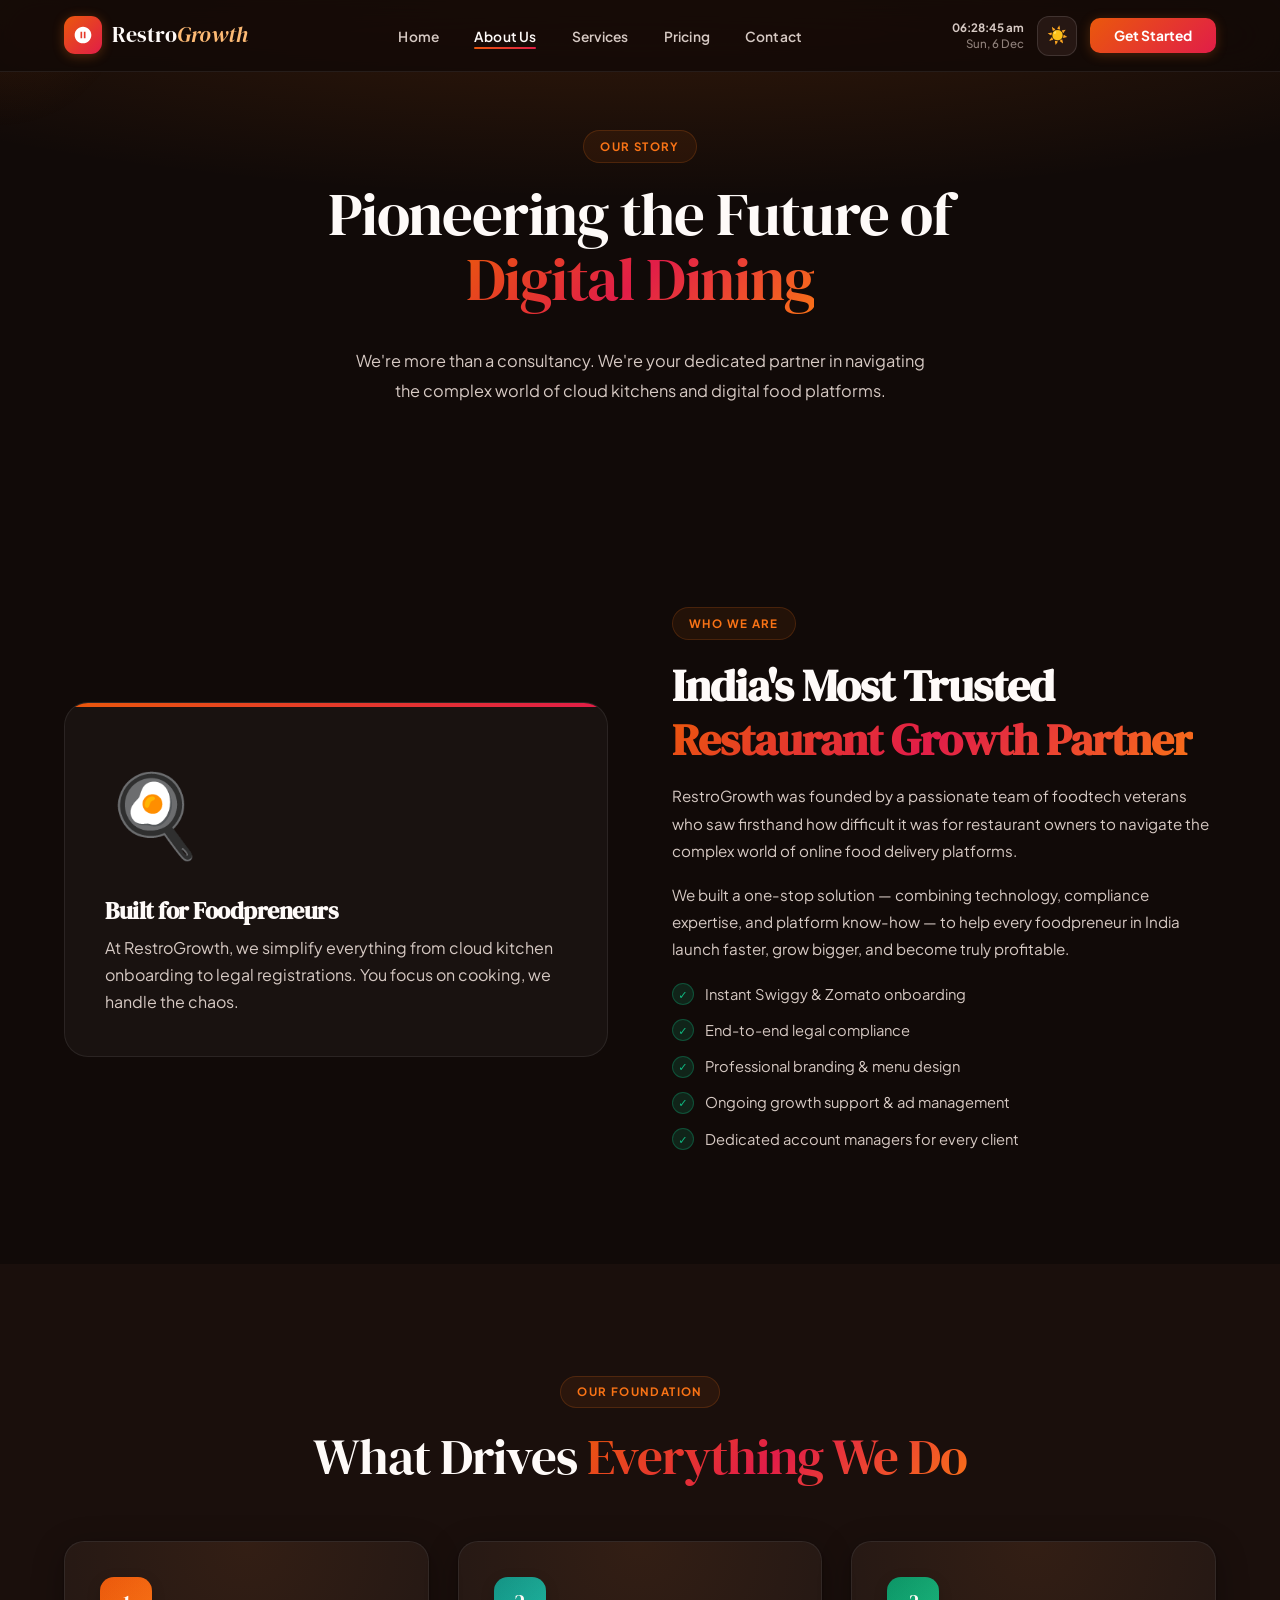
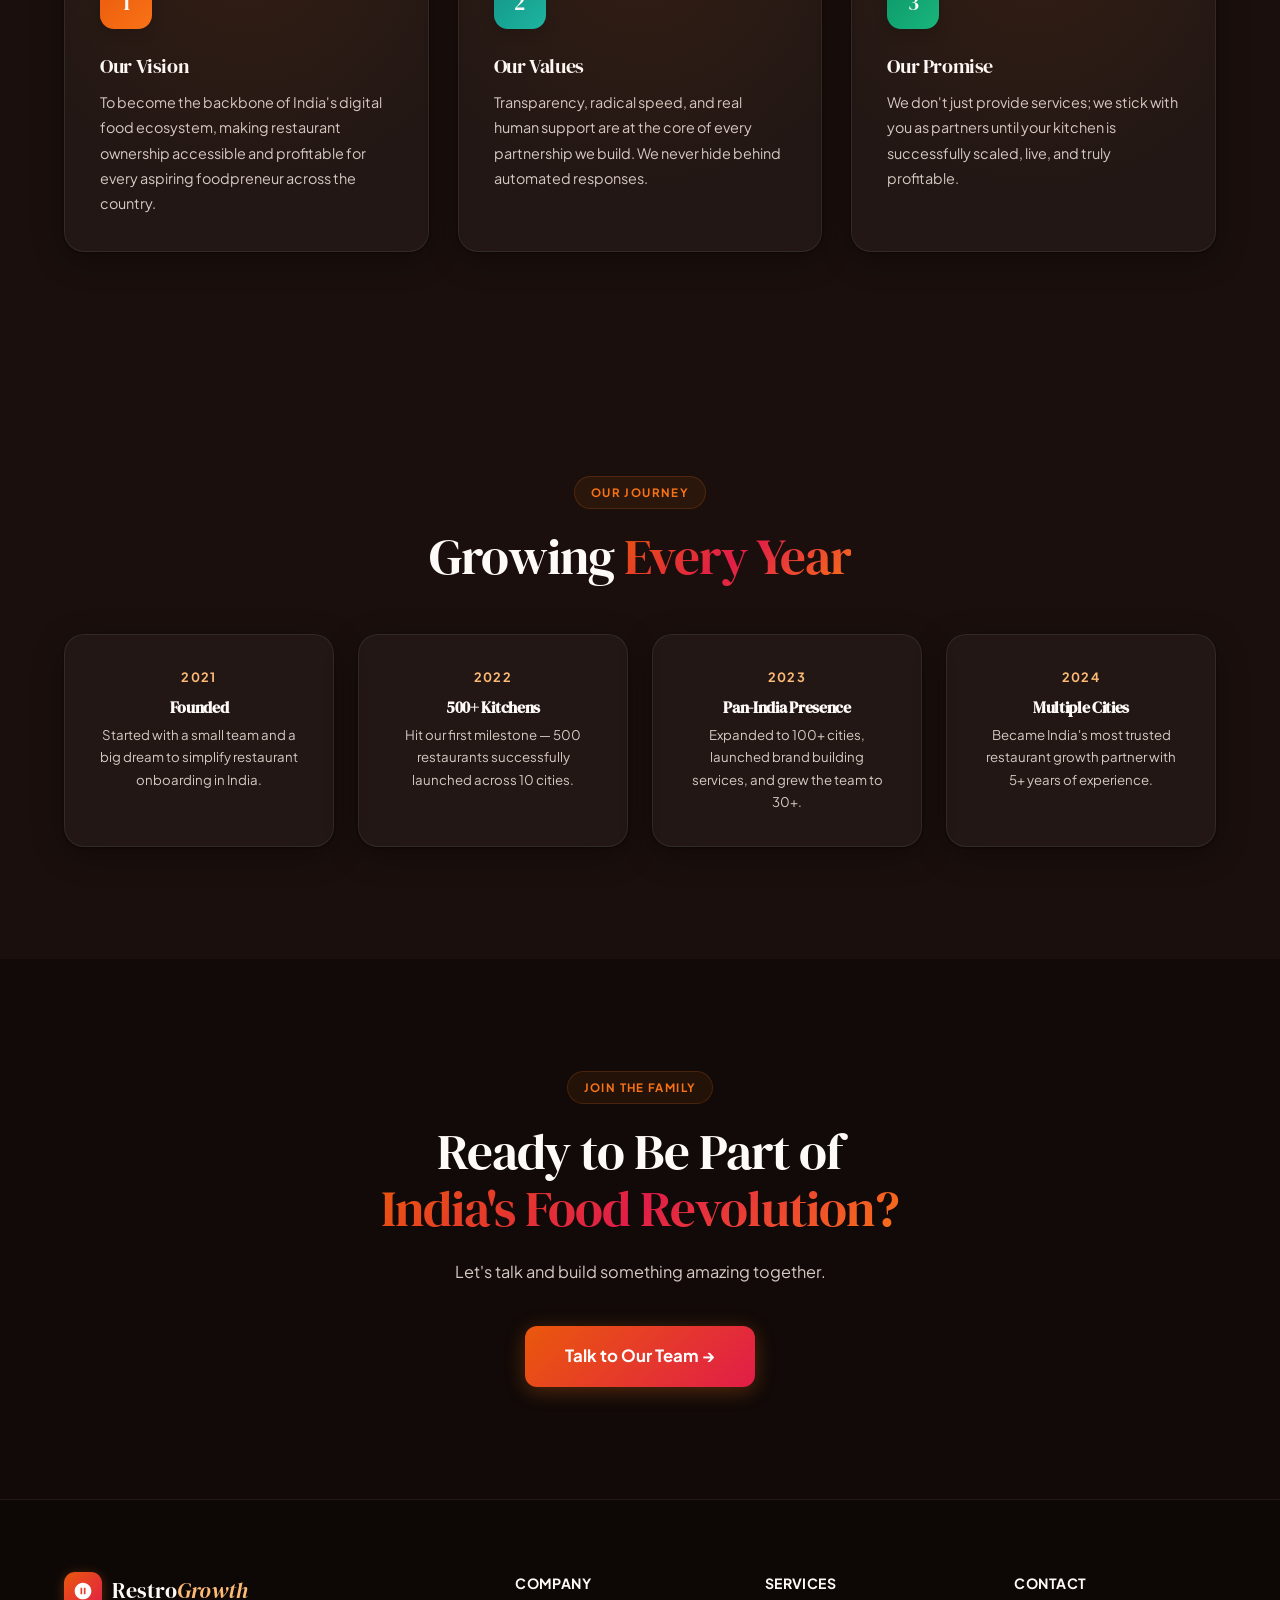
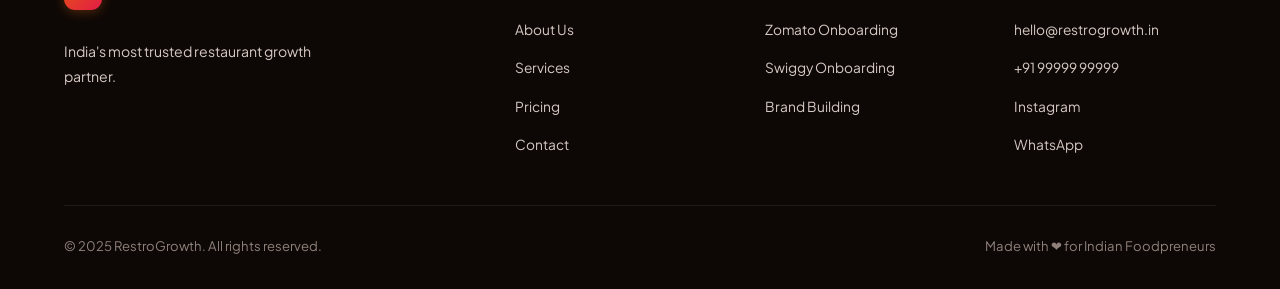
==== commit 058fcf7d: "Update website content: replace kitchen stats, remove Cloud Kitchen Setup/Social Media Kit, anonymiz" ====
--- a/about.html
+++ b/about.html
@@ -396,10 +396,10 @@
         </div>
         <div class="milestone">
           <div class="yr">2024</div>
-          <h3>2000+ Kitchens</h3>
-          <p>
-            Became India's most trusted restaurant growth partner with 50+ team
-            members.
+          <h3>Multiple Cities</h3>
+          <p>
+            Became India's most trusted restaurant growth partner with 5+ years
+            of experience.
           </p>
         </div>
       </div>
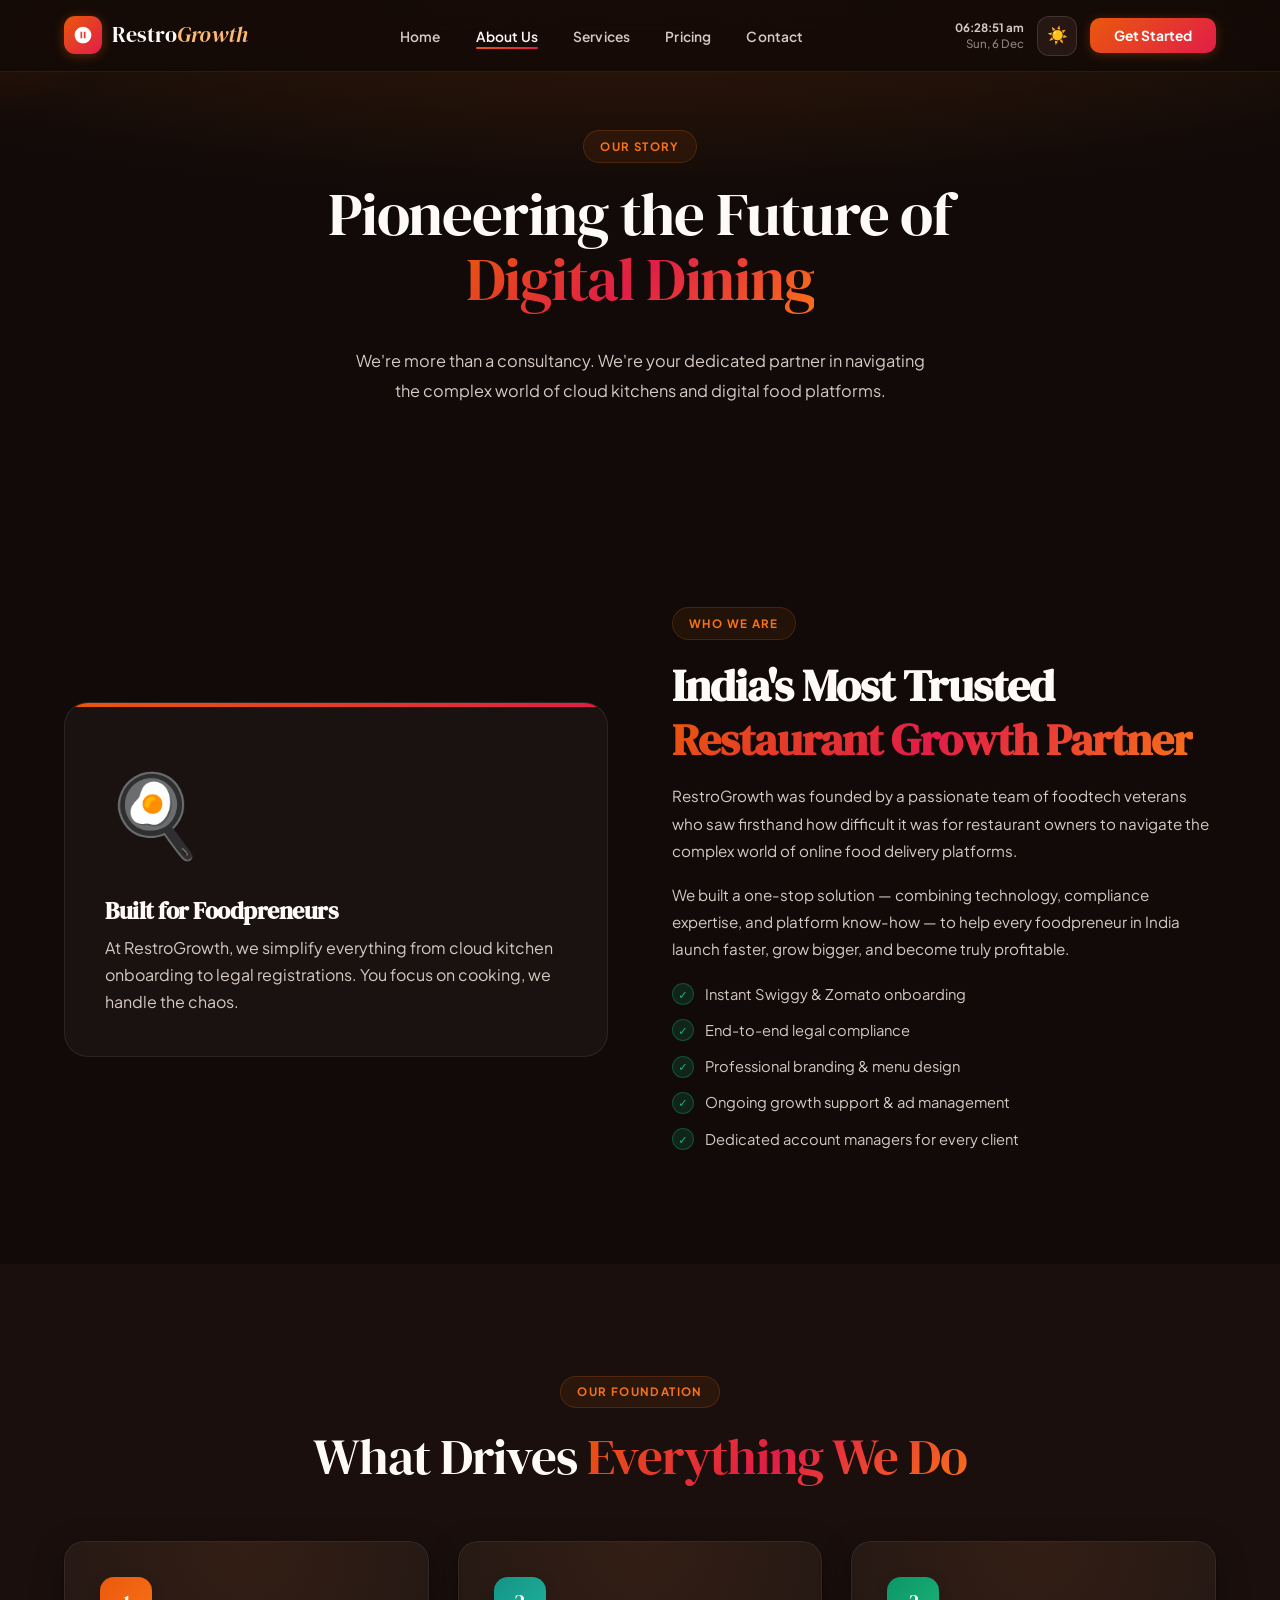
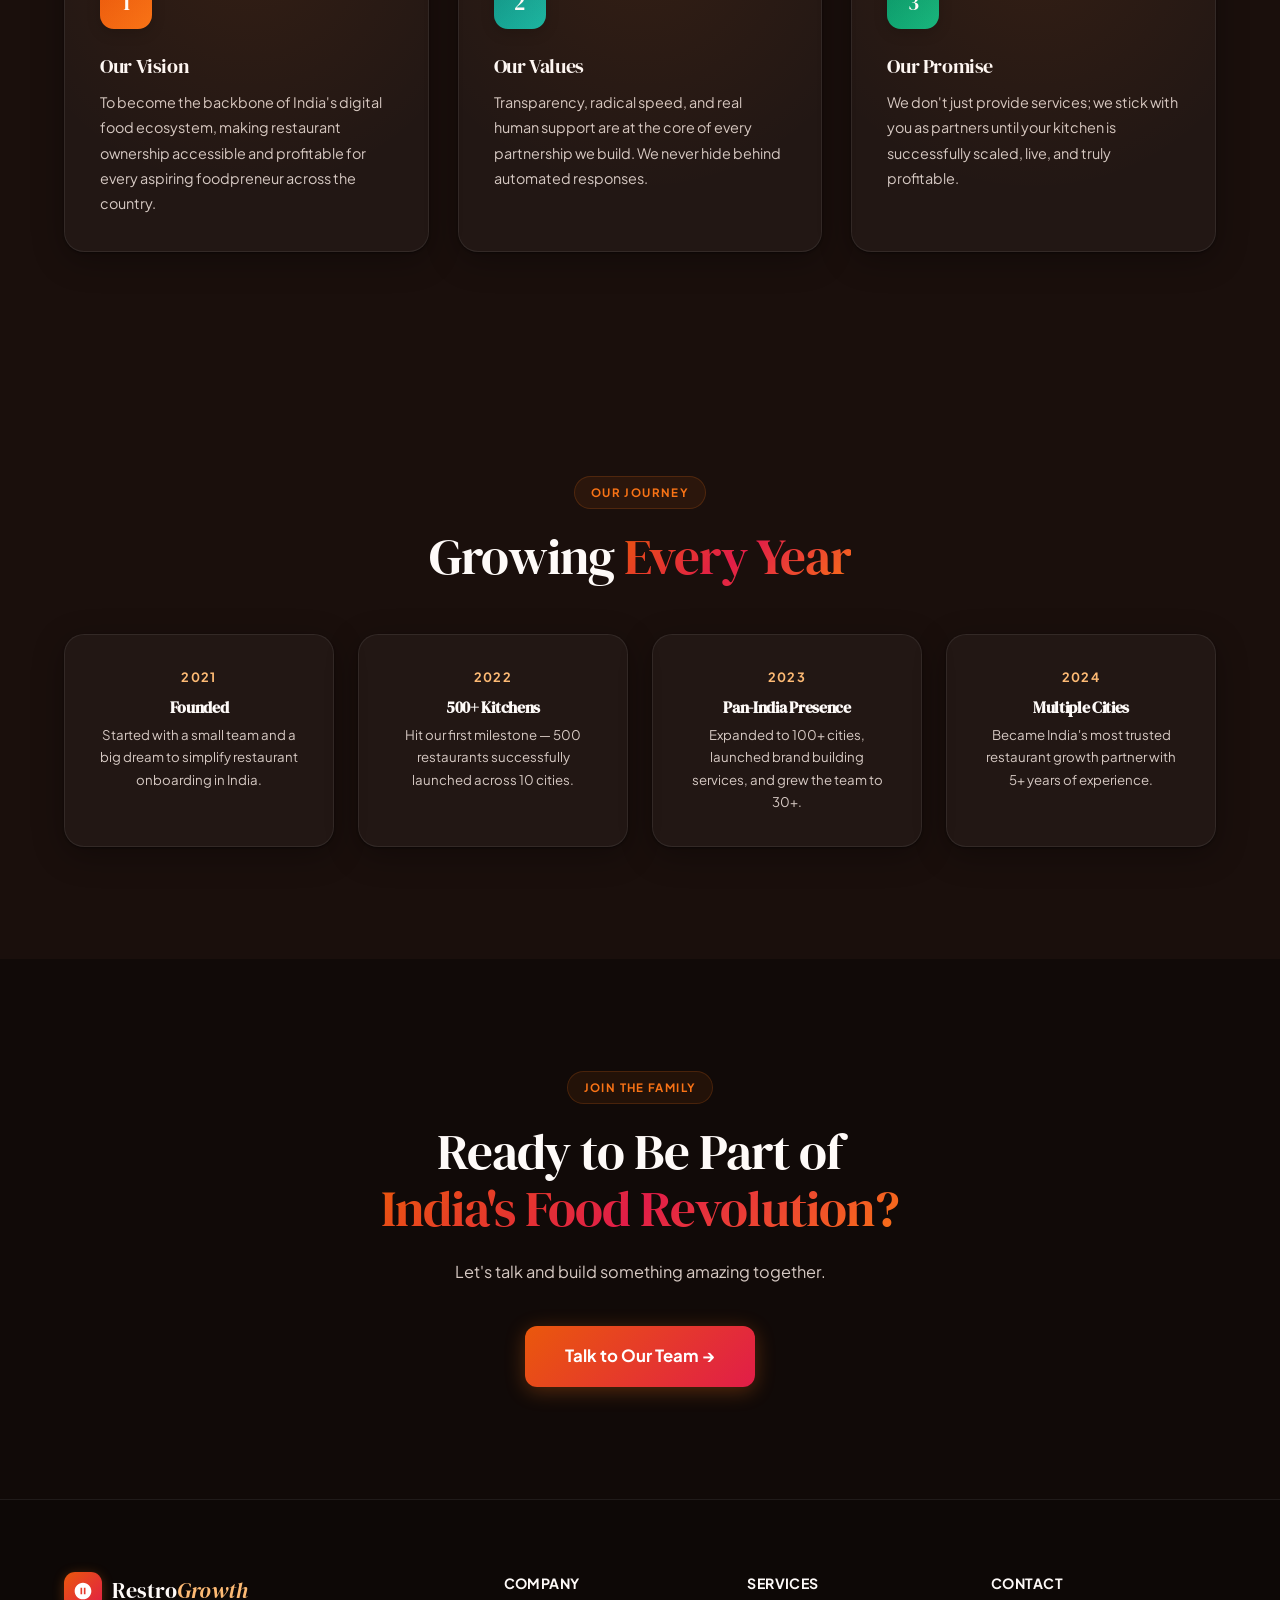
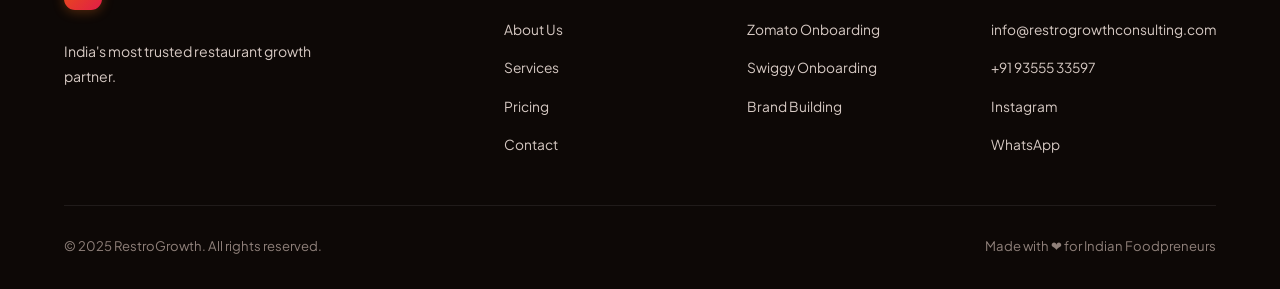
==== commit b599780a: "Update website content: homepage, pricing, services, about, and contact pages" ====
--- a/about.html
+++ b/about.html
@@ -469,9 +469,9 @@
           <h4>Contact</h4>
           <ul>
             <li>
-              <a href="mailto:hello@restrogrowth.in">hello@restrogrowth.in</a>
-            </li>
-            <li><a href="tel:+919999999999">+91 99999 99999</a></li>
+              <a href="mailto:info@restrogrowthconsulting.com">info@restrogrowthconsulting.com</a>
+            </li>
+            <li><a href="tel:+919355533597">+91 93555 33597</a></li>
             <li><a href="#">Instagram</a></li>
             <li><a href="#">WhatsApp</a></li>
           </ul>
